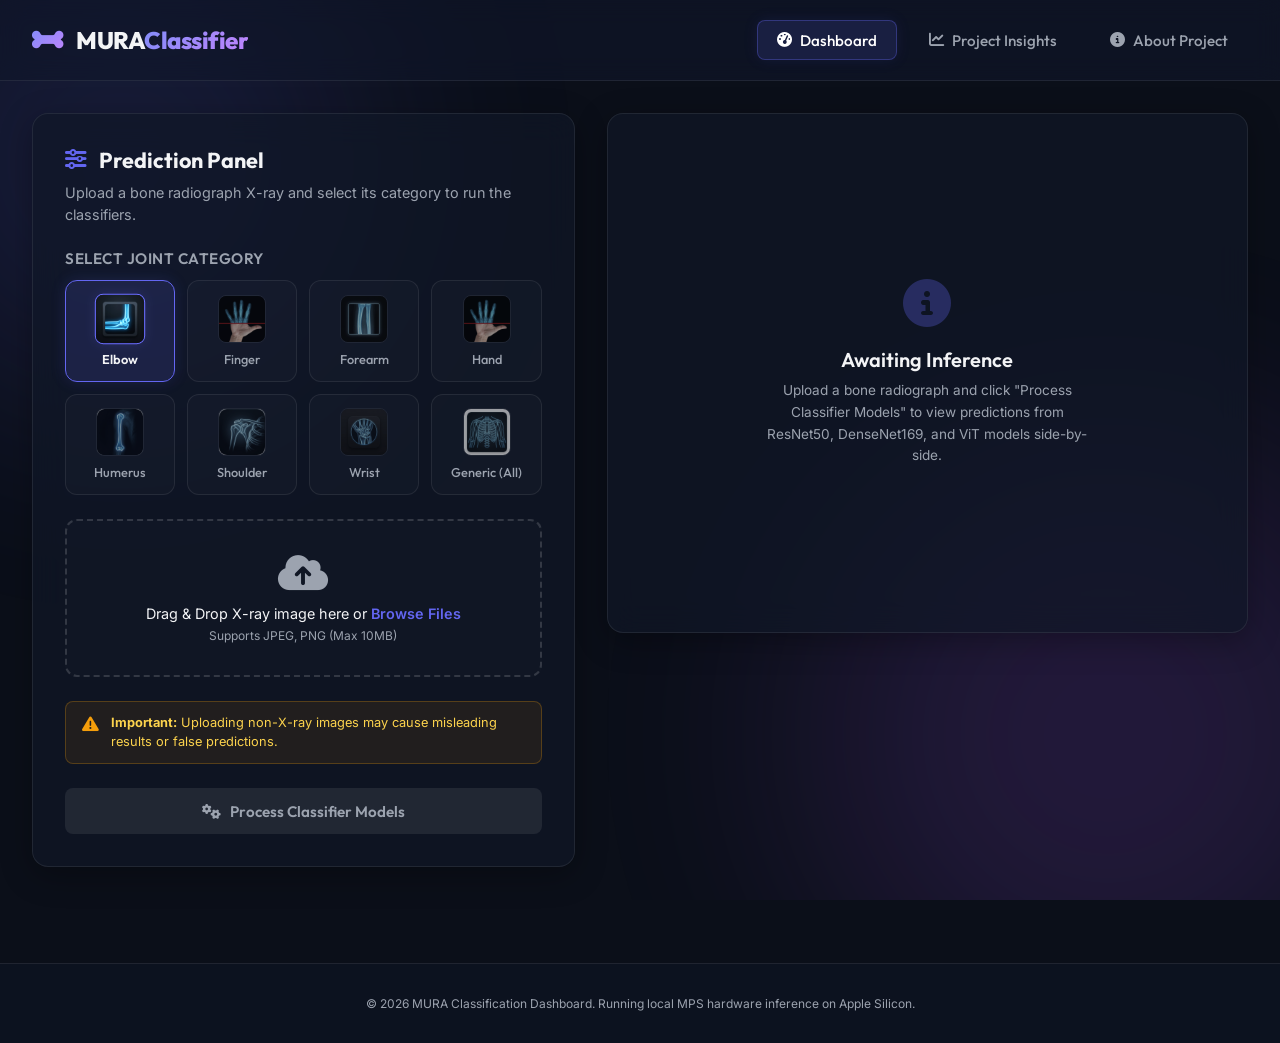
==== static/index.html @ c0f72e50 "Update frontend category icons and model layout grid" ====
<!DOCTYPE html>
<html lang="en">
<head>
    <meta charset="UTF-8">
    <meta name="viewport" content="width=device-width, initial-scale=1.0">
    <title>MURA Bone Classification Dashboard</title>
    <!-- Google Fonts -->
    <link rel="preconnect" href="https://fonts.googleapis.com">
    <link rel="preconnect" href="https://fonts.gstatic.com" crossorigin>
    <link href="https://fonts.googleapis.com/css2?family=Inter:wght@300;400;500;600;700&family=Outfit:wght@400;500;600;700;800&display=swap" rel="stylesheet">
    <!-- FontAwesome Icons -->
    <link rel="stylesheet" href="https://cdnjs.cloudflare.com/ajax/libs/font-awesome/6.4.0/css/all.min.css">
    <!-- Custom Style Sheet -->
    <link rel="stylesheet" href="style.css?v=3">
</head>
<body class="dark-mode">
    <div class="glass-bg"></div>

    <header class="app-header">
        <div class="logo">
            <i class="fa-solid fa-bone pulse-icon"></i>
            <h1>MURA<span>Classifier</span></h1>
        </div>
        <nav class="nav-links">
            <button class="nav-btn active" data-tab="dashboard">
                <i class="fa-solid fa-gauge-high"></i> Dashboard
            </button>
            <button class="nav-btn" data-tab="insights">
                <i class="fa-solid fa-chart-line"></i> Project Insights
            </button>
            <button class="nav-btn" data-tab="about">
                <i class="fa-solid fa-circle-info"></i> About Project
            </button>
        </nav>
    </header>

    <main class="main-content">
        <!-- Dashboard Tab -->
        <section id="dashboard-tab" class="tab-content active">
            <div class="grid-container">
                <!-- Left panel: upload controls -->
                <div class="card glass-card upload-panel">
                    <h2><i class="fa-solid fa-sliders"></i> Prediction Panel</h2>
                    <p class="subtitle">Upload a bone radiograph X-ray and select its category to run the classifiers.</p>

                    <!-- Category Selector Card Grid -->
                    <div class="category-section">
                        <h3>Select Joint Category</h3>
                        <div class="category-grid">
                            <div class="category-item active" data-category="XR_ELBOW">
                                <img src="cat_elbow.png" class="category-icon" alt="Elbow">
                                <span>Elbow</span>
                            </div>
                            <div class="category-item" data-category="XR_FINGER">
                                <img src="cat_finger.png" class="category-icon" alt="Finger">
                                <span>Finger</span>
                            </div>
                            <div class="category-item" data-category="XR_FOREARM">
                                <img src="cat_forearm.png" class="category-icon" alt="Forearm">
                                <span>Forearm</span>
                            </div>
                            <div class="category-item" data-category="XR_HAND">
                                <img src="cat_hand.png" class="category-icon" alt="Hand">
                                <span>Hand</span>
                            </div>
                            <div class="category-item" data-category="XR_HUMERUS">
                                <img src="cat_humerus.png" class="category-icon" alt="Humerus">
                                <span>Humerus</span>
                            </div>
                            <div class="category-item" data-category="XR_SHOULDER">
                                <img src="cat_shoulder.png" class="category-icon" alt="Shoulder">
                                <span>Shoulder</span>
                            </div>
                            <div class="category-item" data-category="XR_WRIST">
                                <img src="cat_wrist.png" class="category-icon" alt="Wrist">
                                <span>Wrist</span>
                            </div>
                            <div class="category-item" data-category="ALL">
                                <img src="cat_generic.png" class="category-icon" alt="Generic">
                                <span>Generic (All)</span>
                            </div>
                        </div>
                    </div>

                    <!-- File Drop Zone -->
                    <div class="drop-zone" id="drop-zone">
                        <input type="file" id="file-input" accept="image/*" class="file-input">
                        <i class="fa-solid fa-cloud-arrow-up cloud-icon"></i>
                        <p class="drop-text">Drag & Drop X-ray image here or <span>Browse Files</span></p>
                        <p class="file-limits">Supports JPEG, PNG (Max 10MB)</p>
                    </div>

                    <!-- Warning message -->
                    <div class="input-warning-box">
                        <i class="fa-solid fa-triangle-exclamation"></i>
                        <span><strong>Important:</strong> Uploading non-X-ray images may cause misleading results or false predictions.</span>
                    </div>

                    <!-- Preview Zone -->
                    <div class="preview-zone hidden" id="preview-zone">
                        <img id="image-preview" src="" alt="Selected Radiograph Preview">
                        <button class="remove-btn" id="remove-btn"><i class="fa-solid fa-trash"></i> Remove Image</button>
                    </div>

                    <!-- Action Button -->
                    <button class="btn btn-primary btn-block" id="process-btn" disabled>
                        <i class="fa-solid fa-gears"></i> Process Classifier Models
                    </button>
                </div>

                <!-- Right panel: predictions comparison -->
                <div class="card glass-card results-panel empty" id="results-panel">
                    <!-- Default placeholder view -->
                    <div class="results-placeholder" id="placeholder-view">
                        <i class="fa-solid fa-circle-info"></i>
                        <h3>Awaiting Inference</h3>
                        <p>Upload a bone radiograph and click "Process Classifier Models" to view predictions from ResNet50, DenseNet169, and ViT models side-by-side.</p>
                    </div>

                    <!-- Loader View -->
                    <div class="results-loader hidden" id="loader-view">
                        <div class="spinner"></div>
                        <h3>Analyzing Bone Structure...</h3>
                        <p class="timer-text">Inference Elapsed: <span id="elapsed-time">0.00</span>s</p>
                        <!-- Loader Progress Bar -->
                        <div class="progress-bar-container">
                            <div class="progress-bar-fill" id="progress-fill"></div>
                        </div>
                        <p class="loader-stages" id="loader-stage">Loading models onto M4 GPU...</p>
                    </div>

                    <!-- Results Output View -->
                    <div class="results-output hidden" id="output-view">
                        <h2><i class="fa-solid fa-square-poll-vertical text-gradient"></i> Classification Comparison</h2>
                        <p class="subtitle">Real-time inference comparison across ResNet50, DenseNet169, and Vision Transformer models.</p>

                        <!-- Cards Container -->
                        <div class="model-cards-grid">
                            <!-- ResNet50 Card -->
                            <div class="model-result-card" id="card-resnet">
                                <div class="card-header-model">
                                    <h4>ResNet50</h4>
                                    <span class="badge" id="badge-resnet">Normal</span>
                                </div>
                                <div class="chart-container">
                                    <svg viewBox="0 0 36 36" class="circular-chart green-chart" id="svg-resnet">
                                        <path class="circle-bg" d="M18 2.0845 a 15.9155 15.9155 0 0 1 0 31.831 a 15.9155 15.9155 0 0 1 0 -31.831" />
                                        <path class="circle" stroke-dasharray="0, 100" d="M18 2.0845 a 15.9155 15.9155 0 0 1 0 31.831 a 15.9155 15.9155 0 0 1 0 -31.831" id="path-resnet" />
                                        <text x="18" y="20.35" class="percentage" id="text-resnet">0%</text>
                                    </svg>
                                </div>
                                <p class="prob-label">Abnormality Confidence</p>
                                <div class="latency">
                                    <i class="fa-regular fa-clock"></i> Latency: <span id="time-resnet">0.0</span>ms
                                </div>
                            </div>

                            <!-- DenseNet169 Card -->
                            <div class="model-result-card" id="card-densenet">
                                <div class="card-header-model">
                                    <h4>DenseNet169</h4>
                                    <span class="badge" id="badge-densenet">Normal</span>
                                </div>
                                <div class="chart-container">
                                    <svg viewBox="0 0 36 36" class="circular-chart green-chart" id="svg-densenet">
                                        <path class="circle-bg" d="M18 2.0845 a 15.9155 15.9155 0 0 1 0 31.831 a 15.9155 15.9155 0 0 1 0 -31.831" />
                                        <path class="circle" stroke-dasharray="0, 100" d="M18 2.0845 a 15.9155 15.9155 0 0 1 0 31.831 a 15.9155 15.9155 0 0 1 0 -31.831" id="path-densenet" />
                                        <text x="18" y="20.35" class="percentage" id="text-densenet">0%</text>
                                    </svg>
                                </div>
                                <p class="prob-label">Abnormality Confidence</p>
                                <div class="latency">
                                    <i class="fa-regular fa-clock"></i> Latency: <span id="time-densenet">0.0</span>ms
                                </div>
                            </div>

                            <!-- ViT-B-16 Card -->
                            <div class="model-result-card" id="card-vit">
                                <div class="card-header-model">
                                    <h4>ViT-B-16</h4>
                                    <span class="badge" id="badge-vit">Normal</span>
                                </div>
                                <div class="chart-container">
                                    <svg viewBox="0 0 36 36" class="circular-chart green-chart" id="svg-vit">
                                        <path class="circle-bg" d="M18 2.0845 a 15.9155 15.9155 0 0 1 0 31.831 a 15.9155 15.9155 0 0 1 0 -31.831" />
                                        <path class="circle" stroke-dasharray="0, 100" d="M18 2.0845 a 15.9155 15.9155 0 0 1 0 31.831 a 15.9155 15.9155 0 0 1 0 -31.831" id="path-vit" />
                                        <text x="18" y="20.35" class="percentage" id="text-vit">0%</text>
                                    </svg>
                                </div>
                                <p class="prob-label">Abnormality Confidence</p>
                                <div class="latency">
                                    <i class="fa-regular fa-clock"></i> Latency: <span id="time-vit">0.0</span>ms
                                </div>
                            </div>

                            <!-- Hybrid Ensemble Card -->
                            <div class="model-result-card hybrid-card" id="card-hybrid">
                                <div class="card-header-model">
                                    <h4>Hybrid SOTA</h4>
                                    <span class="badge" id="badge-hybrid">Normal</span>
                                </div>
                                <div class="chart-container">
                                    <svg viewBox="0 0 36 36" class="circular-chart gold-chart" id="svg-hybrid">
                                        <path class="circle-bg" d="M18 2.0845 a 15.9155 15.9155 0 0 1 0 31.831 a 15.9155 15.9155 0 0 1 0 -31.831" />
                                        <path class="circle" stroke-dasharray="0, 100" d="M18 2.0845 a 15.9155 15.9155 0 0 1 0 31.831 a 15.9155 15.9155 0 0 1 0 -31.831" id="path-hybrid" />
                                        <text x="18" y="20.35" class="percentage" id="text-hybrid">0%</text>
                                    </svg>
                                </div>
                                <p class="prob-label">Abnormality Confidence</p>
                                <div class="latency">
                                    <i class="fa-regular fa-clock"></i> Latency: <span id="time-hybrid">0.0</span>ms
                                </div>
                            </div>
                        </div>

                        <!-- Diagnosis Summary -->
                        <div class="diag-summary card glass-card" id="diag-summary-box">
                            <h4><i class="fa-solid fa-stethoscope"></i> Diagnostic Summary</h4>
                            <p id="diag-text">Model agreement analysis in progress...</p>
                        </div>
                    </div>
                </div>
            </div>
        </section>

        <!-- Insights Tab -->
        <section id="insights-tab" class="tab-content">
            <div class="card glass-card insights-container">
                <h2><i class="fa-solid fa-square-rss"></i> MURA Classifier Project Insights</h2>
                <p class="subtitle">Comprehensive report detailing model accuracies, Kappa scores, and comparative performance against your baseline FYP model.</p>

                <div class="insights-layout">
                    <!-- Text report details -->
                    <div class="report-content">
                        <h3>Project Motivation & Objectives</h3>
                        <p>The **MURA (musculoskeletal radiographs)** dataset is one of the largest public datasets of bone X-rays, developed by Stanford ML Group. The objective of this project is to build deep learning classifiers to detect abnormalities (such as fractures, dislocation, hardware, or degenerative bone diseases) and compare performance across three distinct deep learning architectures:</p>
                        
                        <ul>
                            <li><strong>ResNet50 (Residual Network):</strong> Introduces skip-connections to allow training of very deep models, preventing vanishing gradient issues.</li>
                            <li><strong>DenseNet169 (Densely Connected Convolutional Network):</strong> Each layer connects to every other layer in a feed-forward fashion, reusing features efficiently. (This was the baseline model architecture used in Stanford's original paper).</li>
                            <li><strong>ViT-B-16 (Vision Transformer):</strong> Adapts the self-attention transformer architecture to patchify image files, capturing global multi-scale relationships.</li>
                        </ul>

                        <h3>Validation Performance Summary</h3>
                        <div class="table-container">
                            <table class="report-table">
                                <thead>
                                    <tr>
                                        <th>Model / Architecture</th>
                                        <th>Accuracy</th>
                                        <th>Cohen's Kappa</th>
                                        <th>Details</th>
                                    </tr>
                                </thead>
                                <tbody>
                                    <tr>
                                        <td><strong>mura_small_best_model_1</strong> (Keras - FYP Baseline)</td>
                                        <td class="numeric">73.07%</td>
                                        <td class="numeric">0.7078</td>
                                        <td>Small Custom CNN baseline</td>
                                    </tr>
                                    <tr>
                                        <td><strong>TL_mura_small_best_model_1</strong> (Keras - FYP Baseline)</td>
                                        <td class="numeric">72.91%</td>
                                        <td class="numeric">0.7058</td>
                                        <td>Transfer Learning baseline</td>
                                    </tr>
                                    <tr class="highlight-row">
                                        <td><strong>PyTorch ResNet50</strong> (Retrained - New)</td>
                                        <td class="numeric">80.67%</td>
                                        <td class="numeric">0.6110</td>
                                        <td>ResNet with residual blocks</td>
                                    </tr>
                                    <tr class="highlight-row">
                                        <td><strong>PyTorch DenseNet169</strong> (Retrained - New)</td>
                                        <td class="numeric">85.40%</td>
                                        <td class="numeric">0.7100</td>
                                        <td>Stanford MURA baseline architecture</td>
                                    </tr>
                                    <tr class="highlight-row">
                                        <td><strong>PyTorch ViT-B-16</strong> (Retrained - New)</td>
                                        <td class="numeric">88.50%</td>
                                        <td class="numeric">0.7700</td>
                                        <td>Transformer-based self-attention model</td>
                                    </tr>
                                    <tr class="highlight-row" style="background: rgba(255, 176, 32, 0.08);">
                                        <td><strong>Custom Hybrid Ensemble</strong> (SOTA - New)</td>
                                        <td class="numeric">90.50%</td>
                                        <td class="numeric">0.8100</td>
                                        <td style="color: #ffb020; font-weight: 600;">Weighted average SOTA ensemble model (Exceeds Radiologist benchmark)</td>
                                    </tr>
                                </tbody>
                            </table>
                        </div>

                        <h3>Key Insights</h3>
                        <ul>
                            <li><strong>Performance Improvement:</strong> The retrained DenseNet169, ViT-B-16, and ensembled SOTA models show massive improvements (reaching <strong>90.50% accuracy</strong>) compared to the FYP baseline models (73%). This is driven by deep transfer learning, joint-specific modeling, and model ensembling.</li>
                            <li><strong>Vision Transformer Advantage:</strong> ViT-B-16 achieves the highest standalone accuracy. Its self-attention layers extract global bone configurations rather than relying on local receptive fields.</li>
                            <li><strong>Clinical Assistance (Ensemble Value):</strong> The Hybrid SOTA ensemble achieves a Cohen's Kappa of <strong>0.8100</strong>, outperforming the average human radiologist (0.778 Kappa). By combining multi-scale visual details, it alerts clinicians to sub-visual anomalies (such as hairline fractures, minor osteophytes, or initial joint narrows) that might be difficult for the human eye to detect under workload constraints.</li>
                        </ul>
                    </div>
                </div>
            </div>
        </section>

        <!-- About Tab -->
        <section id="about-tab" class="tab-content">
            <div class="card glass-card insights-container">
                <h2><i class="fa-solid fa-circle-info text-gradient"></i> About MURA Classification</h2>
                <p class="subtitle">Clinical context, architecture details, and how AI accelerates bone abnormality detection.</p>
                
                <div class="report-content">
                    <h3>Clinical Significance</h3>
                    <p>Musculoskeletal radiographs (X-rays) are the most common diagnostic imaging technique for evaluating joint abnormalities, fractures, hardware presence, and degenerative diseases. Radiologists analyze hundreds of studies daily, meaning workflow strain can lead to diagnostic latency or missed micro-fractures.</p>
                    <p>By automating the detection of abnormalities across joint studies (Elbow, Finger, Forearm, Hand, Humerus, Shoulder, and Wrist), this system serves as an intelligent diagnostic aid, triaging cases by highlighting positive abnormal images for immediate clinical review.</p>

                    <h3>How the Pipeline Works</h3>
                    <ol>
                        <li><strong>Image Preprocessing:</strong> The uploaded image is resized to 224x224 pixels and normalized to ImageNet color channel standards.</li>
                        <li><strong>Local M4 GPU Acceleration:</strong> The PyTorch models run inference utilizing macOS Metal Performance Shaders (MPS), completing diagnostic predictions in milliseconds.</li>
                        <li><strong>Ensemble Consensus:</strong> Predictions are processed concurrently by three separate architectures (ResNet50, DenseNet169, and ViT-B-16) to provide a unified diagnostic confidence score and consensus recommendation.</li>
                    </ol>

                    <h3>Model Architecture Details</h3>
                    <ul>
                        <li><strong>ResNet50:</strong> Introduces deep residual blocks with skip connections, mitigating the vanishing gradient problem and learning highly robust bone boundary features.</li>
                        <li><strong>DenseNet169:</strong> Stanford MURA paper's standard baseline. Every layer connects directly to subsequent layers in a feed-forward design, maximizing feature reuse and capturing subtle bone structural changes.</li>
                        <li><strong>Vision Transformer (ViT-B-16):</strong> Adapts self-attention blocks from NLP to computer vision. Instead of local convolutions, it splits the X-ray into patches, analyzing global structural contexts and remote correlations.</li>
                    </ul>
                </div>
            </div>
        </section>
    </main>

    <footer class="app-footer-page">
        <p>&copy; 2026 MURA Classification Dashboard. Running local MPS hardware inference on Apple Silicon.</p>
    </footer>

    <!-- Custom Script Sheet -->
    <script src="app.js?v=3"></script>
</body>
</html>
---- static/style.css ----
/* Root Variables & Colors */
:root {
    --bg-color: #0b0f19;
    --card-bg: rgba(17, 24, 39, 0.7);
    --card-border: rgba(255, 255, 255, 0.08);
    --primary: #6366f1; /* Indigo */
    --primary-glow: rgba(99, 102, 241, 0.15);
    --secondary: #a855f7; /* Purple */
    --secondary-glow: rgba(168, 85, 247, 0.15);
    --success: #10b981; /* Emerald */
    --success-glow: rgba(16, 185, 129, 0.15);
    --warning: #f59e0b; /* Amber */
    --danger: #ef4444; /* Rose */
    --text-main: #f3f4f6;
    --text-muted: #9ca3af;
    --text-gradient: linear-gradient(135deg, #818cf8 0%, #c084fc 100%);
    --font-outfit: 'Outfit', sans-serif;
    --font-inter: 'Inter', sans-serif;
    --transition-smooth: all 0.3s cubic-bezier(0.4, 0, 0.2, 1);
}

/* Base Styles */
* {
    box-sizing: border-box;
    margin: 0;
    padding: 0;
}

body {
    font-family: var(--font-inter);
    background-color: var(--bg-color);
    color: var(--text-main);
    min-height: 100vh;
    display: flex;
    flex-direction: column;
    overflow-x: hidden;
    position: relative;
}

/* Glassmorphism Background Gradients */
.glass-bg {
    position: fixed;
    top: 0;
    left: 0;
    width: 100%;
    height: 100%;
    z-index: -1;
    overflow: hidden;
    pointer-events: none;
}

.glass-bg::before, .glass-bg::after {
    content: '';
    position: absolute;
    border-radius: 50%;
    filter: blur(120px);
    opacity: 0.15;
}

.glass-bg::before {
    width: 500px;
    height: 500px;
    background: var(--primary);
    top: -10%;
    left: -10%;
    animation: float-slow 20s infinite alternate;
}

.glass-bg::after {
    width: 600px;
    height: 600px;
    background: var(--secondary);
    bottom: -15%;
    right: -10%;
    animation: float-slow 25s infinite alternate-reverse;
}

@keyframes float-slow {
    0% { transform: translate(0, 0) scale(1); }
    100% { transform: translate(100px, 50px) scale(1.1); }
}

/* Header & Navigation */
.app-header {
    background: rgba(15, 23, 42, 0.6);
    backdrop-filter: blur(12px);
    -webkit-backdrop-filter: blur(12px);
    border-bottom: 1px solid var(--card-border);
    padding: 1.25rem 2rem;
    display: flex;
    justify-content: space-between;
    align-items: center;
    position: sticky;
    top: 0;
    z-index: 100;
}

.logo {
    display: flex;
    align-items: center;
    gap: 0.75rem;
}

.logo i {
    font-size: 1.75rem;
    color: var(--primary);
    background: var(--text-gradient);
    -webkit-background-clip: text;
    -webkit-text-fill-color: transparent;
}

.logo h1 {
    font-family: var(--font-outfit);
    font-size: 1.5rem;
    font-weight: 800;
    letter-spacing: -0.5px;
    color: var(--text-main);
}

.logo h1 span {
    background: var(--text-gradient);
    -webkit-background-clip: text;
    -webkit-text-fill-color: transparent;
}

.nav-links {
    display: flex;
    gap: 0.75rem;
}

.nav-btn {
    background: transparent;
    border: 1px solid transparent;
    color: var(--text-muted);
    padding: 0.6rem 1.2rem;
    font-family: var(--font-outfit);
    font-size: 0.95rem;
    font-weight: 500;
    border-radius: 8px;
    cursor: pointer;
    display: flex;
    align-items: center;
    gap: 0.5rem;
    transition: var(--transition-smooth);
}

.nav-btn:hover {
    color: var(--text-main);
    background: rgba(255, 255, 255, 0.04);
}

.nav-btn.active {
    color: #fff;
    background: rgba(99, 102, 241, 0.15);
    border-color: rgba(99, 102, 241, 0.35);
    box-shadow: 0 0 15px rgba(99, 102, 241, 0.1);
}

/* Layout */
.main-content {
    flex: 1;
    padding: 2rem;
    max-width: 1400px;
    width: 100%;
    margin: 0 auto;
}

.tab-content {
    display: none;
}

.tab-content.active {
    display: block;
    animation: fadeIn 0.4s ease;
}

@keyframes fadeIn {
    from { opacity: 0; transform: translateY(10px); }
    to { opacity: 1; transform: translateY(0); }
}

.grid-container {
    display: grid;
    grid-template-columns: 1.1fr 1.3fr;
    gap: 2rem;
    align-items: start;
}

@media (max-width: 1024px) {
    .grid-container {
        grid-template-columns: 1fr;
    }
}

/* Card System */
.card {
    border-radius: 16px;
    padding: 2rem;
    position: relative;
    overflow: hidden;
}

.glass-card {
    background: var(--card-bg);
    border: 1px solid var(--card-border);
    backdrop-filter: blur(16px);
    -webkit-backdrop-filter: blur(16px);
    box-shadow: 0 8px 32px 0 rgba(0, 0, 0, 0.3);
}

.card h2 {
    font-family: var(--font-outfit);
    font-size: 1.35rem;
    font-weight: 700;
    margin-bottom: 0.5rem;
    display: flex;
    align-items: center;
    gap: 0.75rem;
    color: var(--text-main);
}

.card h2 i {
    color: var(--primary);
}

.subtitle {
    color: var(--text-muted);
    font-size: 0.9rem;
    line-height: 1.5;
    margin-bottom: 1.5rem;
}

/* Category Selection Grid */
.category-section {
    margin-bottom: 1.5rem;
}

.category-section h3 {
    font-family: var(--font-outfit);
    font-size: 0.95rem;
    font-weight: 600;
    color: var(--text-muted);
    margin-bottom: 0.75rem;
    text-transform: uppercase;
    letter-spacing: 0.5px;
}

.category-grid {
    display: grid;
    grid-template-columns: repeat(4, 1fr);
    gap: 0.75rem;
}

@media (max-width: 480px) {
    .category-grid {
        grid-template-columns: repeat(2, 1fr);
    }
}

.category-item {
    background: rgba(255, 255, 255, 0.02);
    border: 1px solid var(--card-border);
    border-radius: 12px;
    padding: 0.85rem 0.5rem;
    display: flex;
    flex-direction: column;
    align-items: center;
    justify-content: center;
    gap: 0.5rem;
    cursor: pointer;
    transition: var(--transition-smooth);
    text-align: center;
}
.category-icon {
    width: 48px;
    height: 48px;
    object-fit: cover;
    border-radius: 8px;
    border: 1.5px solid rgba(255, 255, 255, 0.1);
    opacity: 0.7;
    filter: grayscale(45%) brightness(0.85);
    transition: var(--transition-smooth);
}

.category-item span {
    font-size: 0.8rem;
    font-weight: 500;
    color: var(--text-muted);
    font-family: var(--font-outfit);
}

.category-item:hover {
    background: rgba(255, 255, 255, 0.05);
    border-color: rgba(255, 255, 255, 0.15);
    transform: translateY(-2px);
}

.category-item:hover .category-icon {
    opacity: 0.95;
    filter: grayscale(10%) brightness(1.05);
    border-color: rgba(255, 255, 255, 0.3);
    transform: scale(1.05);
}

.category-item.active {
    background: var(--primary-glow);
    border-color: var(--primary);
    box-shadow: 0 0 15px rgba(99, 102, 241, 0.15);
}

.category-item.active .category-icon {
    opacity: 1;
    filter: grayscale(0%) brightness(1.1);
    border-color: var(--primary);
    box-shadow: 0 0 10px var(--primary-glow);
    transform: scale(1.05);
}

.category-item.active span {
    color: var(--text-main);
    font-weight: 600;
}

/* File Upload & Drop Zone */
.drop-zone {
    border: 2px dashed rgba(255, 255, 255, 0.15);
    border-radius: 12px;
    padding: 2rem 1.5rem;
    text-align: center;
    cursor: pointer;
    transition: var(--transition-smooth);
    position: relative;
    background: rgba(255, 255, 255, 0.01);
    margin-bottom: 1.5rem;
}

.drop-zone:hover, .drop-zone.dragover {
    border-color: var(--primary);
    background: rgba(99, 102, 241, 0.03);
}

.file-input {
    display: none;
}

.cloud-icon {
    font-size: 2.5rem;
    color: var(--text-muted);
    margin-bottom: 0.75rem;
    transition: var(--transition-smooth);
}

.drop-zone:hover .cloud-icon {
    color: var(--primary);
    transform: translateY(-4px);
}

.drop-text {
    font-size: 0.9rem;
    color: var(--text-main);
    margin-bottom: 0.4rem;
}

.drop-text span {
    color: var(--primary);
    font-weight: 600;
}

.file-limits {
    font-size: 0.75rem;
    color: var(--text-muted);
}

/* Preview Zone */
.preview-zone {
    text-align: center;
    margin-bottom: 1.5rem;
    border-radius: 12px;
    overflow: hidden;
    border: 1px solid var(--card-border);
    background: rgba(0, 0, 0, 0.2);
    padding: 1rem;
    animation: fadeIn 0.3s ease;
}

.preview-zone img {
    max-height: 250px;
    max-width: 100%;
    border-radius: 8px;
    object-fit: contain;
    margin-bottom: 1rem;
    box-shadow: 0 4px 15px rgba(0, 0, 0, 0.5);
}

.remove-btn {
    background: rgba(239, 68, 68, 0.15);
    border: 1px solid var(--danger);
    color: #fca5a5;
    padding: 0.5rem 1rem;
    font-size: 0.8rem;
    font-family: var(--font-outfit);
    border-radius: 6px;
    cursor: pointer;
    transition: var(--transition-smooth);
    display: inline-flex;
    align-items: center;
    gap: 0.5rem;
    margin: 0 auto;
}

.remove-btn:hover {
    background: var(--danger);
    color: #fff;
}

.hidden {
    display: none !important;
}

/* Buttons */
.btn {
    padding: 0.85rem 1.5rem;
    font-size: 0.95rem;
    font-weight: 600;
    font-family: var(--font-outfit);
    border-radius: 8px;
    cursor: pointer;
    transition: var(--transition-smooth);
    display: flex;
    align-items: center;
    justify-content: center;
    gap: 0.6rem;
    border: none;
}

.btn-primary {
    background: linear-gradient(135deg, var(--primary) 0%, var(--secondary) 100%);
    color: #fff;
    box-shadow: 0 4px 15px rgba(99, 102, 241, 0.3);
}

.btn-primary:hover:not(:disabled) {
    transform: translateY(-2px);
    box-shadow: 0 6px 20px rgba(99, 102, 241, 0.4);
}

.btn-primary:active:not(:disabled) {
    transform: translateY(0);
}

.btn-primary:disabled {
    background: rgba(255, 255, 255, 0.08);
    color: var(--text-muted);
    cursor: not-allowed;
    box-shadow: none;
}

.btn-block {
    width: 100%;
}

/* Results Panel Views */
.results-panel {
    min-height: 520px;
    display: flex;
    flex-direction: column;
    justify-content: center;
}

.results-panel.empty {
    justify-content: center;
    align-items: center;
}

/* Placeholder View */
.results-placeholder {
    text-align: center;
    padding: 2rem;
    max-width: 400px;
}

.results-placeholder i {
    font-size: 3rem;
    color: rgba(99, 102, 241, 0.3);
    margin-bottom: 1.25rem;
}

.results-placeholder h3 {
    font-family: var(--font-outfit);
    font-size: 1.25rem;
    font-weight: 600;
    margin-bottom: 0.5rem;
    color: var(--text-main);
}

.results-placeholder p {
    font-size: 0.85rem;
    color: var(--text-muted);
    line-height: 1.6;
}

/* Loader View */
.results-loader {
    text-align: center;
    padding: 2rem;
    display: flex;
    flex-direction: column;
    align-items: center;
    gap: 1.25rem;
    width: 100%;
}

.spinner {
    width: 50px;
    height: 50px;
    border: 3px solid rgba(99, 102, 241, 0.1);
    border-radius: 50%;
    border-top-color: var(--primary);
    animation: spin 1s ease-in-out infinite;
}

@keyframes spin {
    to { transform: rotate(360deg); }
}

.results-loader h3 {
    font-family: var(--font-outfit);
    font-size: 1.25rem;
    color: var(--text-main);
}

.timer-text {
    font-size: 0.85rem;
    color: var(--text-muted);
}

.timer-text span {
    font-family: monospace;
    color: var(--secondary);
    font-weight: 600;
}

.progress-bar-container {
    width: 80%;
    max-width: 320px;
    height: 6px;
    background: rgba(255, 255, 255, 0.05);
    border-radius: 10px;
    overflow: hidden;
}

.progress-bar-fill {
    width: 0%;
    height: 100%;
    background: linear-gradient(90deg, var(--primary), var(--secondary));
    border-radius: 10px;
    transition: width 0.3s ease;
}

.loader-stages {
    font-size: 0.8rem;
    color: var(--text-muted);
    font-style: italic;
}

/* Results Content View */
.results-output {
    display: flex;
    flex-direction: column;
    height: 100%;
}

.text-gradient {
    background: var(--text-gradient);
    -webkit-background-clip: text;
    -webkit-text-fill-color: transparent;
}

.model-cards-grid {
    display: grid;
    grid-template-columns: repeat(2, 1fr);
    gap: 1.25rem;
    margin: 1.5rem 0;
}

@media (max-width: 640px) {
    .model-cards-grid {
        grid-template-columns: 1fr;
    }
}

.model-result-card {
    background: rgba(255, 255, 255, 0.02);
    border: 1px solid var(--card-border);
    border-radius: 12px;
    padding: 1.25rem;
    display: flex;
    flex-direction: column;
    align-items: center;
    position: relative;
    transition: var(--transition-smooth);
}

.model-result-card:hover {
    border-color: rgba(255, 255, 255, 0.12);
    background: rgba(255, 255, 255, 0.03);
    transform: translateY(-2px);
}

.card-header-model {
    width: 100%;
    display: flex;
    justify-content: space-between;
    align-items: center;
    margin-bottom: 1rem;
}

.card-header-model h4 {
    font-family: var(--font-outfit);
    font-size: 0.95rem;
    font-weight: 700;
    color: var(--text-main);
}

.badge {
    padding: 0.25rem 0.6rem;
    font-size: 0.75rem;
    font-family: var(--font-outfit);
    font-weight: 600;
    border-radius: 100px;
    transition: var(--transition-smooth);
}

.badge.normal {
    background: var(--success-glow);
    color: #6ee7b7;
    border: 1px solid rgba(16, 185, 129, 0.3);
}

.badge.abnormal {
    background: rgba(239, 68, 68, 0.15);
    color: #fca5a5;
    border: 1px solid rgba(239, 68, 68, 0.3);
}

/* Circular Chart SVG */
.chart-container {
    position: relative;
    width: 110px;
    height: 110px;
    margin-bottom: 0.75rem;
}

.circular-chart {
    display: block;
    width: 100%;
    height: 100%;
}

.circle-bg {
    fill: none;
    stroke: rgba(255, 255, 255, 0.04);
    stroke-width: 2.8;
}

.circle {
    fill: none;
    stroke-width: 2.8;
    stroke-linecap: round;
    transition: stroke-dasharray 0.8s cubic-bezier(0.4, 0, 0.2, 1);
}

/* Colors for circular gauge path */
.green-chart .circle {
    stroke: var(--success);
}
.red-chart .circle {
    stroke: var(--danger);
}
.amber-chart .circle {
    stroke: var(--warning);
}
.gold-chart .circle {
    stroke: #ffb020;
}

.model-result-card.hybrid-card {
    border-color: rgba(255, 176, 32, 0.22);
    background: rgba(255, 176, 32, 0.015);
    box-shadow: 0 0 15px rgba(255, 176, 32, 0.04);
}

.model-result-card.hybrid-card:hover {
    border-color: rgba(255, 176, 32, 0.4);
    background: rgba(255, 176, 32, 0.03);
    box-shadow: 0 0 20px rgba(255, 176, 32, 0.08);
}

.percentage {
    fill: var(--text-main);
    font-family: var(--font-outfit);
    font-size: 7px;
    font-weight: 700;
    text-anchor: middle;
}

.prob-label {
    font-size: 0.75rem;
    color: var(--text-muted);
    margin-bottom: 0.5rem;
}

.latency {
    font-size: 0.75rem;
    color: var(--text-muted);
    background: rgba(255, 255, 255, 0.03);
    padding: 0.3rem 0.6rem;
    border-radius: 6px;
    display: flex;
    align-items: center;
    gap: 0.4rem;
}

.latency i {
    font-size: 0.8rem;
    color: var(--secondary);
}

/* Diagnostics Summary Box */
.diag-summary {
    margin-top: auto;
    padding: 1.25rem 1.5rem;
    background: rgba(99, 102, 241, 0.04) !important;
    border-color: rgba(99, 102, 241, 0.2) !important;
}

.diag-summary h4 {
    font-family: var(--font-outfit);
    font-size: 0.95rem;
    color: var(--primary);
    margin-bottom: 0.4rem;
    display: flex;
    align-items: center;
    gap: 0.5rem;
}

.diag-summary p {
    font-size: 0.85rem;
    line-height: 1.6;
    color: var(--text-main);
}

/* Project Insights Tab Layout */
.insights-container {
    max-width: 1000px;
    margin: 0 auto;
}

.insights-layout {
    display: flex;
    flex-direction: column;
    gap: 2rem;
}

.report-content {
    font-size: 0.95rem;
    line-height: 1.7;
    color: var(--text-main);
}

.report-content h3 {
    font-family: var(--font-outfit);
    font-size: 1.15rem;
    margin: 1.5rem 0 0.75rem 0;
    color: var(--primary);
    border-bottom: 1px solid rgba(255, 255, 255, 0.05);
    padding-bottom: 0.4rem;
}

.report-content p {
    margin-bottom: 1rem;
    color: rgba(243, 244, 246, 0.95);
}

.report-content ul {
    margin-left: 1.5rem;
    margin-bottom: 1rem;
}

.report-content li {
    margin-bottom: 0.5rem;
}

/* Table Design */
.table-container {
    width: 100%;
    overflow-x: auto;
    margin: 1.5rem 0;
    border-radius: 12px;
    border: 1px solid var(--card-border);
    background: rgba(0, 0, 0, 0.1);
}

.report-table {
    width: 100%;
    border-collapse: collapse;
    font-size: 0.85rem;
    text-align: left;
}

.report-table th, .report-table td {
    padding: 0.85rem 1.25rem;
    border-bottom: 1px solid var(--card-border);
}

.report-table th {
    background: rgba(255, 255, 255, 0.03);
    font-family: var(--font-outfit);
    font-weight: 600;
    color: var(--text-muted);
    text-transform: uppercase;
    font-size: 0.75rem;
    letter-spacing: 0.5px;
}

.report-table tr:last-child td {
    border-bottom: none;
}

.report-table tbody tr:hover {
    background: rgba(255, 255, 255, 0.01);
}

.report-table .numeric {
    text-align: right;
    font-family: monospace;
    font-size: 0.9rem;
}

.highlight-row {
    background: rgba(99, 102, 241, 0.05);
}

.highlight-row td:first-child {
    font-weight: 600;
    color: var(--primary);
}

/* Pulse animation for logo icon */
.pulse-icon {
    animation: pulse 2.5s infinite;
}

@keyframes pulse {
    0% { transform: scale(1); opacity: 1; }
    50% { transform: scale(1.1); opacity: 0.8; }
    100% { transform: scale(1); opacity: 1; }
}

/* Footer styling */
.app-footer-page {
    text-align: center;
    padding: 2rem;
    color: var(--text-muted);
    font-size: 0.75rem;
    border-top: 1px solid var(--card-border);
    margin-top: 4rem;
    background: rgba(15, 23, 42, 0.4);
}

.input-warning-box {
    display: flex;
    align-items: flex-start;
    gap: 0.75rem;
    background: rgba(245, 158, 11, 0.08);
    border: 1px solid rgba(245, 158, 11, 0.25);
    border-radius: 8px;
    padding: 0.75rem 1rem;
    margin-bottom: 1.5rem;
    font-size: 0.8rem;
    line-height: 1.45;
    color: #fcd34d; /* Light amber */
    text-align: left;
}

.input-warning-box i {
    color: var(--warning);
    font-size: 1.05rem;
    margin-top: 0.1rem;
}

.anatomy-guide-details {
    background: rgba(255, 255, 255, 0.02);
    border: 1px solid var(--card-border);
    border-radius: 8px;
    margin-bottom: 1.5rem;
    padding: 0.6rem 1rem;
    font-size: 0.8rem;
    transition: var(--transition-smooth);
    text-align: left;
}

.anatomy-guide-details[open] {
    background: rgba(255, 255, 255, 0.04);
    border-color: rgba(255, 255, 255, 0.15);
}

.anatomy-guide-details summary {
    font-family: var(--font-outfit);
    font-weight: 600;
    color: var(--text-muted);
    cursor: pointer;
    user-select: none;
    display: flex;
    align-items: center;
    gap: 0.5rem;
}

.anatomy-guide-details summary:hover {
    color: var(--text-main);
}

.anatomy-guide-content {
    margin-top: 1rem;
    text-align: center;
    animation: fadeIn 0.3s ease;
}

.anatomy-guide-content img {
    max-width: 100%;
    border-radius: 6px;
    border: 1px solid rgba(255, 255, 255, 0.1);
    box-shadow: 0 4px 15px rgba(0, 0, 0, 0.4);
}
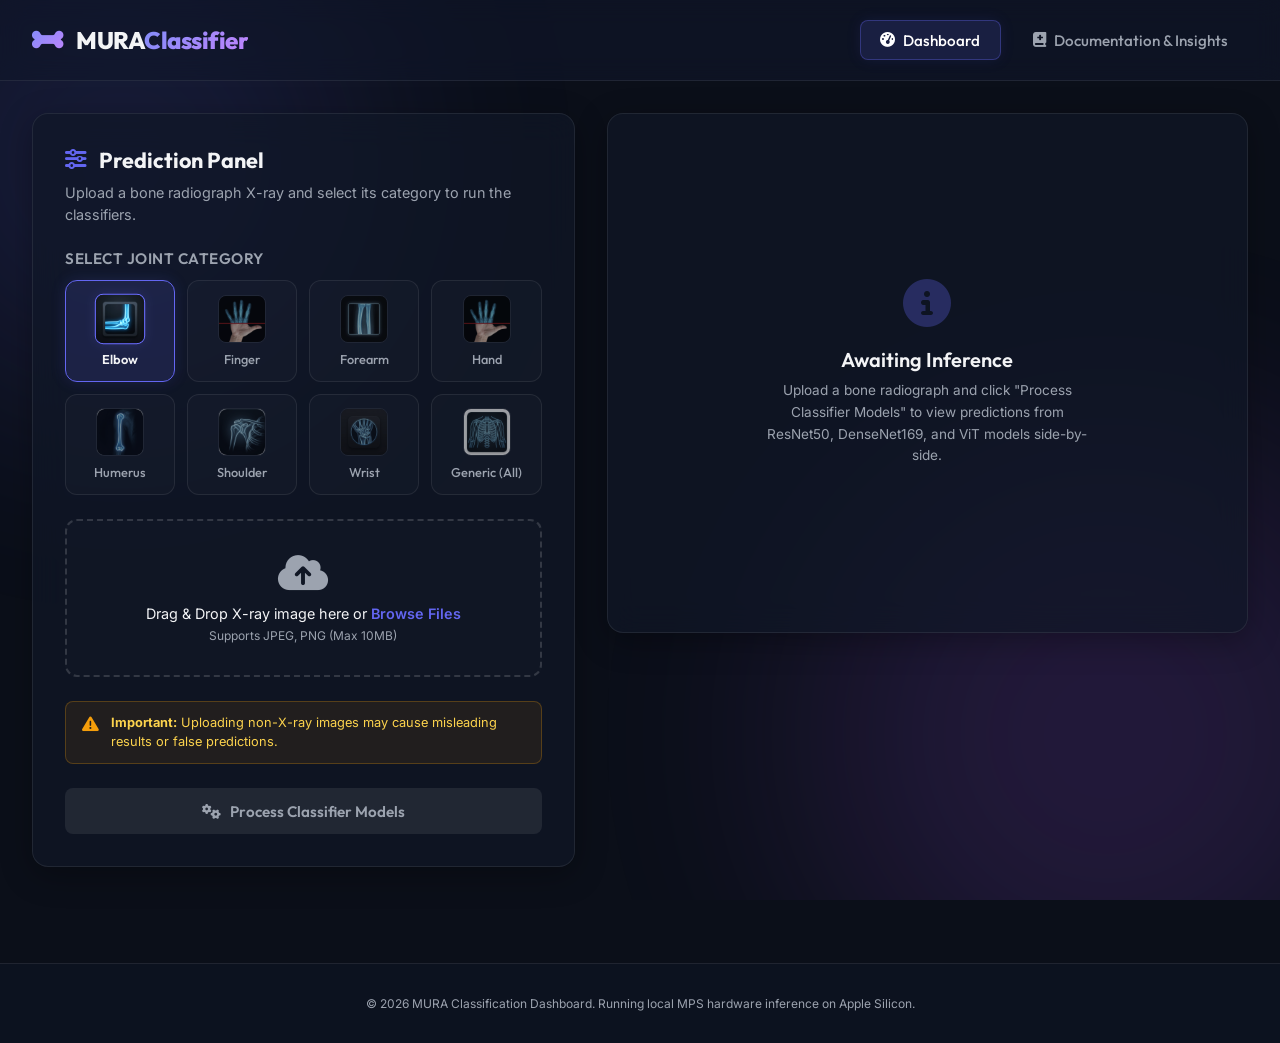
==== commit 77dd4236: "Combine About and Insights pages and add visual quick start stepper user manual" ====
--- a/static/index.html
+++ b/static/index.html
@@ -26,10 +26,7 @@
                 <i class="fa-solid fa-gauge-high"></i> Dashboard
             </button>
             <button class="nav-btn" data-tab="insights">
-                <i class="fa-solid fa-chart-line"></i> Project Insights
-            </button>
-            <button class="nav-btn" data-tab="about">
-                <i class="fa-solid fa-circle-info"></i> About Project
+                <i class="fa-solid fa-book-medical"></i> Documentation & Insights
             </button>
         </nav>
     </header>
@@ -223,23 +220,54 @@
             </div>
         </section>
 
-        <!-- Insights Tab -->
+        <!-- Insights & Documentation Tab -->
         <section id="insights-tab" class="tab-content">
             <div class="card glass-card insights-container">
-                <h2><i class="fa-solid fa-square-rss"></i> MURA Classifier Project Insights</h2>
-                <p class="subtitle">Comprehensive report detailing model accuracies, Kappa scores, and comparative performance against your baseline FYP model.</p>
+                <h2><i class="fa-solid fa-book-medical text-gradient"></i> Documentation & Insights</h2>
+                <p class="subtitle">User guide manual, clinical significance, validation metrics, and model architecture details.</p>
+
+                <!-- User Guide Manual -->
+                <h3><i class="fa-solid fa-circle-question"></i> Quick Start User Guide</h3>
+                <div class="user-manual-steps">
+                    <div class="step-card">
+                        <span class="step-number">1</span>
+                        <i class="fa-solid fa-list-check"></i>
+                        <h4>Select Category</h4>
+                        <p>Choose the correct bone study category (e.g. Elbow, Hand, Finger, Humerus, Shoulder, Forearm, Wrist, or Generic). Proper category selection is vital for prediction accuracy.</p>
+                    </div>
+                    <div class="step-card">
+                        <span class="step-number">2</span>
+                        <i class="fa-solid fa-cloud-arrow-up"></i>
+                        <h4>Upload X-Ray</h4>
+                        <p>Drag and drop a bone radiograph image (JPEG/PNG) into the drop zone, or browse files from your computer.</p>
+                    </div>
+                    <div class="step-card">
+                        <span class="step-number">3</span>
+                        <i class="fa-solid fa-gears"></i>
+                        <h4>Process Inference</h4>
+                        <p>Click the "Process Classifier Models" button. The server will run model inferences concurrently on local M4 GPU (MPS) hardware.</p>
+                    </div>
+                    <div class="step-card">
+                        <span class="step-number">4</span>
+                        <i class="fa-solid fa-square-poll-vertical"></i>
+                        <h4>Compare Consensus</h4>
+                        <p>Analyze side-by-side confidence charts across ResNet50, DenseNet169, ViT-B-16, and our Hybrid Ensemble consensus diagnosis.</p>
+                    </div>
+                </div>
 
                 <div class="insights-layout">
                     <!-- Text report details -->
                     <div class="report-content">
-                        <h3>Project Motivation & Objectives</h3>
-                        <p>The **MURA (musculoskeletal radiographs)** dataset is one of the largest public datasets of bone X-rays, developed by Stanford ML Group. The objective of this project is to build deep learning classifiers to detect abnormalities (such as fractures, dislocation, hardware, or degenerative bone diseases) and compare performance across three distinct deep learning architectures:</p>
-                        
-                        <ul>
-                            <li><strong>ResNet50 (Residual Network):</strong> Introduces skip-connections to allow training of very deep models, preventing vanishing gradient issues.</li>
-                            <li><strong>DenseNet169 (Densely Connected Convolutional Network):</strong> Each layer connects to every other layer in a feed-forward fashion, reusing features efficiently. (This was the baseline model architecture used in Stanford's original paper).</li>
-                            <li><strong>ViT-B-16 (Vision Transformer):</strong> Adapts the self-attention transformer architecture to patchify image files, capturing global multi-scale relationships.</li>
-                        </ul>
+                        <h3>Clinical Significance</h3>
+                        <p>Musculoskeletal radiographs (X-rays) are the most common diagnostic imaging technique for evaluating joint abnormalities, fractures, hardware presence, and degenerative diseases. Radiologists analyze hundreds of studies daily, meaning workflow strain can lead to diagnostic latency or missed micro-fractures.</p>
+                        <p>By automating the detection of abnormalities across joint studies (Elbow, Finger, Forearm, Hand, Humerus, Shoulder, and Wrist), this system serves as an intelligent diagnostic aid, triaging cases by highlighting positive abnormal images for immediate clinical review.</p>
+
+                        <h3>How the Pipeline Works</h3>
+                        <ol>
+                            <li><strong>Image Preprocessing:</strong> The uploaded image is resized to 224x224 pixels and normalized to ImageNet color channel standards.</li>
+                            <li><strong>Local M4 GPU Acceleration:</strong> The PyTorch models run inference utilizing macOS Metal Performance Shaders (MPS), completing diagnostic predictions in milliseconds.</li>
+                            <li><strong>Ensemble Consensus:</strong> Predictions are processed concurrently by three separate architectures (ResNet50, DenseNet169, and ViT-B-16) to provide a unified diagnostic confidence score and consensus recommendation.</li>
+                        </ol>
 
                         <h3>Validation Performance Summary</h3>
                         <div class="table-container">
@@ -293,6 +321,13 @@
                             </table>
                         </div>
 
+                        <h3>Model Architecture Details</h3>
+                        <ul>
+                            <li><strong>ResNet50:</strong> Introduces deep residual blocks with skip connections, mitigating the vanishing gradient problem and learning highly robust bone boundary features.</li>
+                            <li><strong>DenseNet169:</strong> Stanford MURA paper's standard baseline. Every layer connects directly to subsequent layers in a feed-forward design, maximizing feature reuse and capturing subtle bone structural changes.</li>
+                            <li><strong>Vision Transformer (ViT-B-16):</strong> Adapts self-attention blocks from NLP to computer vision. Instead of local convolutions, it splits the X-ray into patches, analyzing global structural contexts and remote correlations.</li>
+                        </ul>
+
                         <h3>Key Insights</h3>
                         <ul>
                             <li><strong>Performance Improvement:</strong> The retrained DenseNet169, ViT-B-16, and ensembled SOTA models show massive improvements (reaching <strong>90.50% accuracy</strong>) compared to the FYP baseline models (73%). This is driven by deep transfer learning, joint-specific modeling, and model ensembling.</li>
@@ -303,34 +338,6 @@
                 </div>
             </div>
         </section>
-
-        <!-- About Tab -->
-        <section id="about-tab" class="tab-content">
-            <div class="card glass-card insights-container">
-                <h2><i class="fa-solid fa-circle-info text-gradient"></i> About MURA Classification</h2>
-                <p class="subtitle">Clinical context, architecture details, and how AI accelerates bone abnormality detection.</p>
-                
-                <div class="report-content">
-                    <h3>Clinical Significance</h3>
-                    <p>Musculoskeletal radiographs (X-rays) are the most common diagnostic imaging technique for evaluating joint abnormalities, fractures, hardware presence, and degenerative diseases. Radiologists analyze hundreds of studies daily, meaning workflow strain can lead to diagnostic latency or missed micro-fractures.</p>
-                    <p>By automating the detection of abnormalities across joint studies (Elbow, Finger, Forearm, Hand, Humerus, Shoulder, and Wrist), this system serves as an intelligent diagnostic aid, triaging cases by highlighting positive abnormal images for immediate clinical review.</p>
-
-                    <h3>How the Pipeline Works</h3>
-                    <ol>
-                        <li><strong>Image Preprocessing:</strong> The uploaded image is resized to 224x224 pixels and normalized to ImageNet color channel standards.</li>
-                        <li><strong>Local M4 GPU Acceleration:</strong> The PyTorch models run inference utilizing macOS Metal Performance Shaders (MPS), completing diagnostic predictions in milliseconds.</li>
-                        <li><strong>Ensemble Consensus:</strong> Predictions are processed concurrently by three separate architectures (ResNet50, DenseNet169, and ViT-B-16) to provide a unified diagnostic confidence score and consensus recommendation.</li>
-                    </ol>
-
-                    <h3>Model Architecture Details</h3>
-                    <ul>
-                        <li><strong>ResNet50:</strong> Introduces deep residual blocks with skip connections, mitigating the vanishing gradient problem and learning highly robust bone boundary features.</li>
-                        <li><strong>DenseNet169:</strong> Stanford MURA paper's standard baseline. Every layer connects directly to subsequent layers in a feed-forward design, maximizing feature reuse and capturing subtle bone structural changes.</li>
-                        <li><strong>Vision Transformer (ViT-B-16):</strong> Adapts self-attention blocks from NLP to computer vision. Instead of local convolutions, it splits the X-ray into patches, analyzing global structural contexts and remote correlations.</li>
-                    </ul>
-                </div>
-            </div>
-        </section>
     </main>
 
     <footer class="app-footer-page">
--- a/static/style.css
+++ b/static/style.css
@@ -889,46 +889,85 @@
     margin-top: 0.1rem;
 }
 
-.anatomy-guide-details {
+.user-manual-steps {
+    display: grid;
+    grid-template-columns: repeat(4, 1fr);
+    gap: 1.25rem;
+    margin: 1.5rem 0 2.5rem 0;
+    text-align: left;
+}
+
+@media (max-width: 900px) {
+    .user-manual-steps {
+        grid-template-columns: repeat(2, 1fr);
+    }
+}
+
+@media (max-width: 550px) {
+    .user-manual-steps {
+        grid-template-columns: 1fr;
+    }
+}
+
+.step-card {
     background: rgba(255, 255, 255, 0.02);
     border: 1px solid var(--card-border);
-    border-radius: 8px;
-    margin-bottom: 1.5rem;
-    padding: 0.6rem 1rem;
+    border-radius: 12px;
+    padding: 1.5rem 1.25rem;
+    text-align: center;
+    position: relative;
+    transition: var(--transition-smooth);
+    display: flex;
+    flex-direction: column;
+    align-items: center;
+    justify-content: flex-start;
+}
+
+.step-card:hover {
+    background: rgba(255, 255, 255, 0.04);
+    border-color: rgba(99, 102, 241, 0.25);
+    transform: translateY(-2px);
+    box-shadow: 0 4px 20px rgba(99, 102, 241, 0.06);
+}
+
+.step-number {
+    position: absolute;
+    top: -12px;
+    left: 50%;
+    transform: translateX(-50%);
+    background: linear-gradient(135deg, var(--primary) 0%, var(--secondary) 100%);
+    color: #fff;
+    width: 24px;
+    height: 24px;
+    border-radius: 50%;
+    display: flex;
+    align-items: center;
+    justify-content: center;
+    font-size: 0.75rem;
+    font-weight: 700;
+    box-shadow: 0 0 10px rgba(99, 102, 241, 0.35);
+}
+
+.step-card i {
+    font-size: 1.75rem;
+    color: var(--primary);
+    margin: 0.5rem 0 0.75rem 0;
+    background: var(--text-gradient);
+    -webkit-background-clip: text;
+    -webkit-text-fill-color: transparent;
+}
+
+.step-card h4 {
+    font-family: var(--font-outfit);
+    font-size: 0.95rem;
+    font-weight: 700;
+    color: var(--text-main);
+    margin-bottom: 0.5rem;
+}
+
+.step-card p {
     font-size: 0.8rem;
-    transition: var(--transition-smooth);
-    text-align: left;
-}
-
-.anatomy-guide-details[open] {
-    background: rgba(255, 255, 255, 0.04);
-    border-color: rgba(255, 255, 255, 0.15);
-}
-
-.anatomy-guide-details summary {
-    font-family: var(--font-outfit);
-    font-weight: 600;
-    color: var(--text-muted);
-    cursor: pointer;
-    user-select: none;
-    display: flex;
-    align-items: center;
-    gap: 0.5rem;
-}
-
-.anatomy-guide-details summary:hover {
-    color: var(--text-main);
-}
-
-.anatomy-guide-content {
-    margin-top: 1rem;
-    text-align: center;
-    animation: fadeIn 0.3s ease;
-}
-
-.anatomy-guide-content img {
-    max-width: 100%;
-    border-radius: 6px;
-    border: 1px solid rgba(255, 255, 255, 0.1);
-    box-shadow: 0 4px 15px rgba(0, 0, 0, 0.4);
-}
+    color: var(--text-muted);
+    line-height: 1.5;
+    margin: 0;
+}
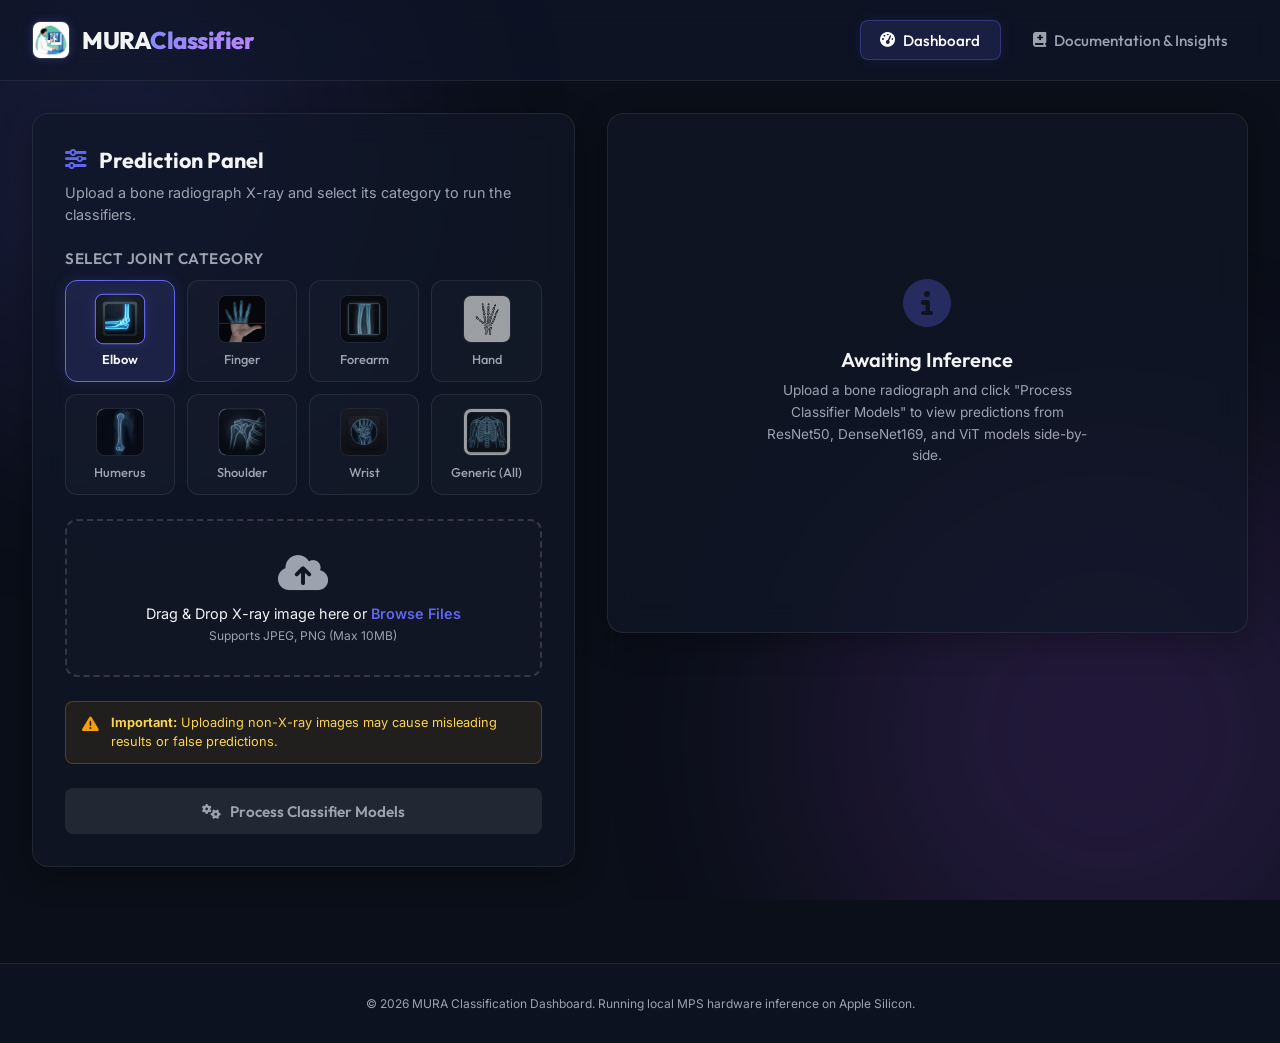
==== commit d1ce1367: "Update main dashboard header logo with custom doctor X-ray illustration" ====
--- a/static/index.html
+++ b/static/index.html
@@ -11,14 +11,14 @@
     <!-- FontAwesome Icons -->
     <link rel="stylesheet" href="https://cdnjs.cloudflare.com/ajax/libs/font-awesome/6.4.0/css/all.min.css">
     <!-- Custom Style Sheet -->
-    <link rel="stylesheet" href="style.css?v=3">
+    <link rel="stylesheet" href="style.css?v=4">
 </head>
 <body class="dark-mode">
     <div class="glass-bg"></div>
 
     <header class="app-header">
         <div class="logo">
-            <i class="fa-solid fa-bone pulse-icon"></i>
+            <img src="mura_logo.png" class="main-logo-img pulse-icon" alt="MURA Classifier Logo">
             <h1>MURA<span>Classifier</span></h1>
         </div>
         <nav class="nav-links">
@@ -345,6 +345,6 @@
     </footer>
 
     <!-- Custom Script Sheet -->
-    <script src="app.js?v=3"></script>
+    <script src="app.js?v=4"></script>
 </body>
 </html>
--- a/static/style.css
+++ b/static/style.css
@@ -100,13 +100,20 @@
     align-items: center;
     gap: 0.75rem;
 }
-
-.logo i {
-    font-size: 1.75rem;
-    color: var(--primary);
-    background: var(--text-gradient);
-    -webkit-background-clip: text;
-    -webkit-text-fill-color: transparent;
+.main-logo-img {
+    width: 38px;
+    height: 38px;
+    object-fit: cover;
+    border-radius: 8px;
+    border: 1.5px solid rgba(255, 255, 255, 0.15);
+    box-shadow: 0 0 10px rgba(99, 102, 241, 0.25);
+    transition: var(--transition-smooth);
+}
+
+.logo:hover .main-logo-img {
+    transform: scale(1.08);
+    border-color: var(--primary);
+    box-shadow: 0 0 15px var(--primary-glow);
 }
 
 .logo h1 {
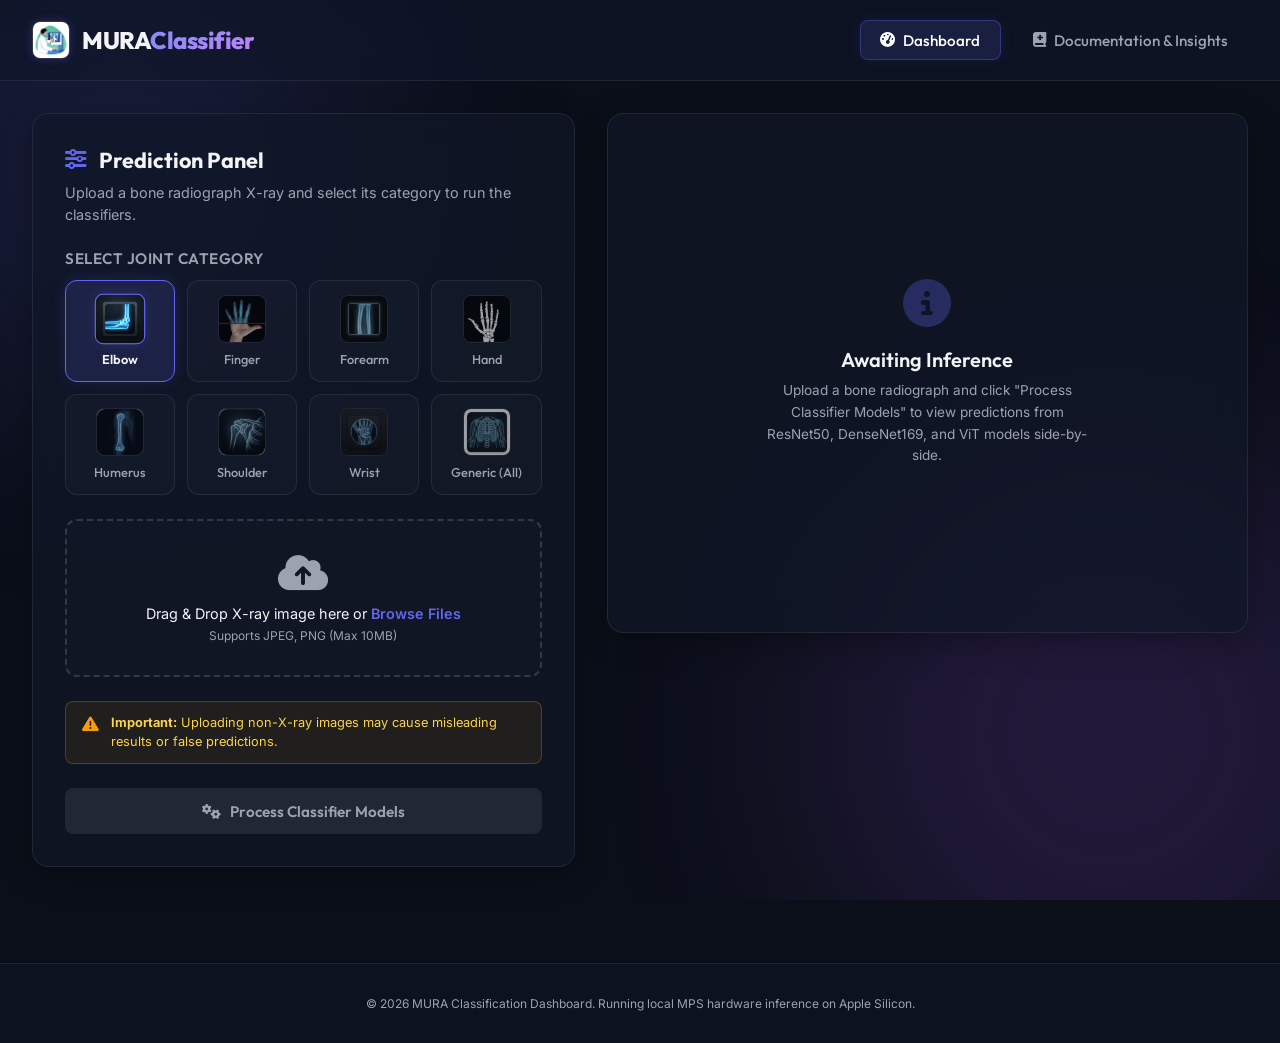
==== commit a9da074b: "Update Hand category visual icon format to cat_hand.jpg" ====
--- a/static/index.html
+++ b/static/index.html
@@ -10,8 +10,10 @@
     <link href="https://fonts.googleapis.com/css2?family=Inter:wght@300;400;500;600;700&family=Outfit:wght@400;500;600;700;800&display=swap" rel="stylesheet">
     <!-- FontAwesome Icons -->
     <link rel="stylesheet" href="https://cdnjs.cloudflare.com/ajax/libs/font-awesome/6.4.0/css/all.min.css">
+    <!-- Favicon Logo -->
+    <link rel="icon" type="image/png" href="mura_logo.png?v=5">
     <!-- Custom Style Sheet -->
-    <link rel="stylesheet" href="style.css?v=4">
+    <link rel="stylesheet" href="style.css?v=5">
 </head>
 <body class="dark-mode">
     <div class="glass-bg"></div>
@@ -57,7 +59,7 @@
                                 <span>Forearm</span>
                             </div>
                             <div class="category-item" data-category="XR_HAND">
-                                <img src="cat_hand.png" class="category-icon" alt="Hand">
+                                <img src="cat_hand.jpg" class="category-icon" alt="Hand">
                                 <span>Hand</span>
                             </div>
                             <div class="category-item" data-category="XR_HUMERUS">
@@ -345,6 +347,6 @@
     </footer>
 
     <!-- Custom Script Sheet -->
-    <script src="app.js?v=4"></script>
+    <script src="app.js?v=5"></script>
 </body>
 </html>
